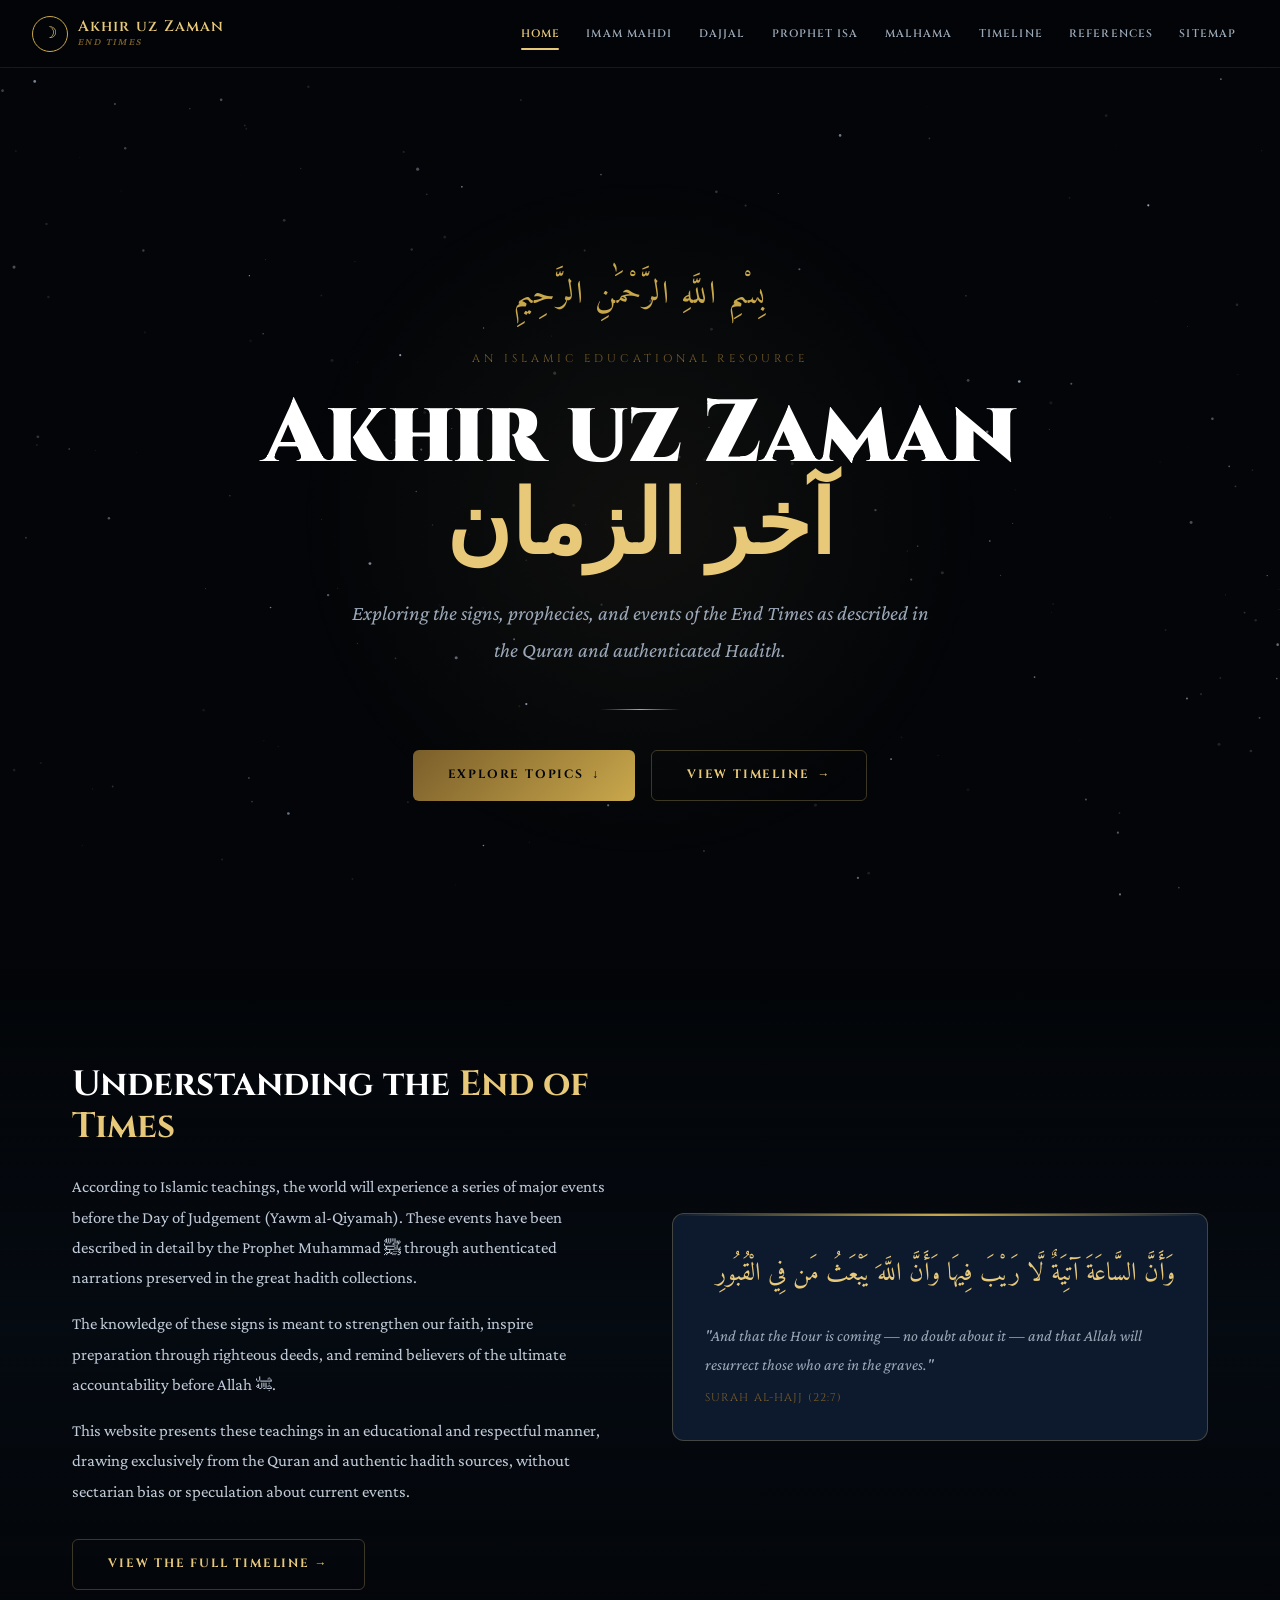
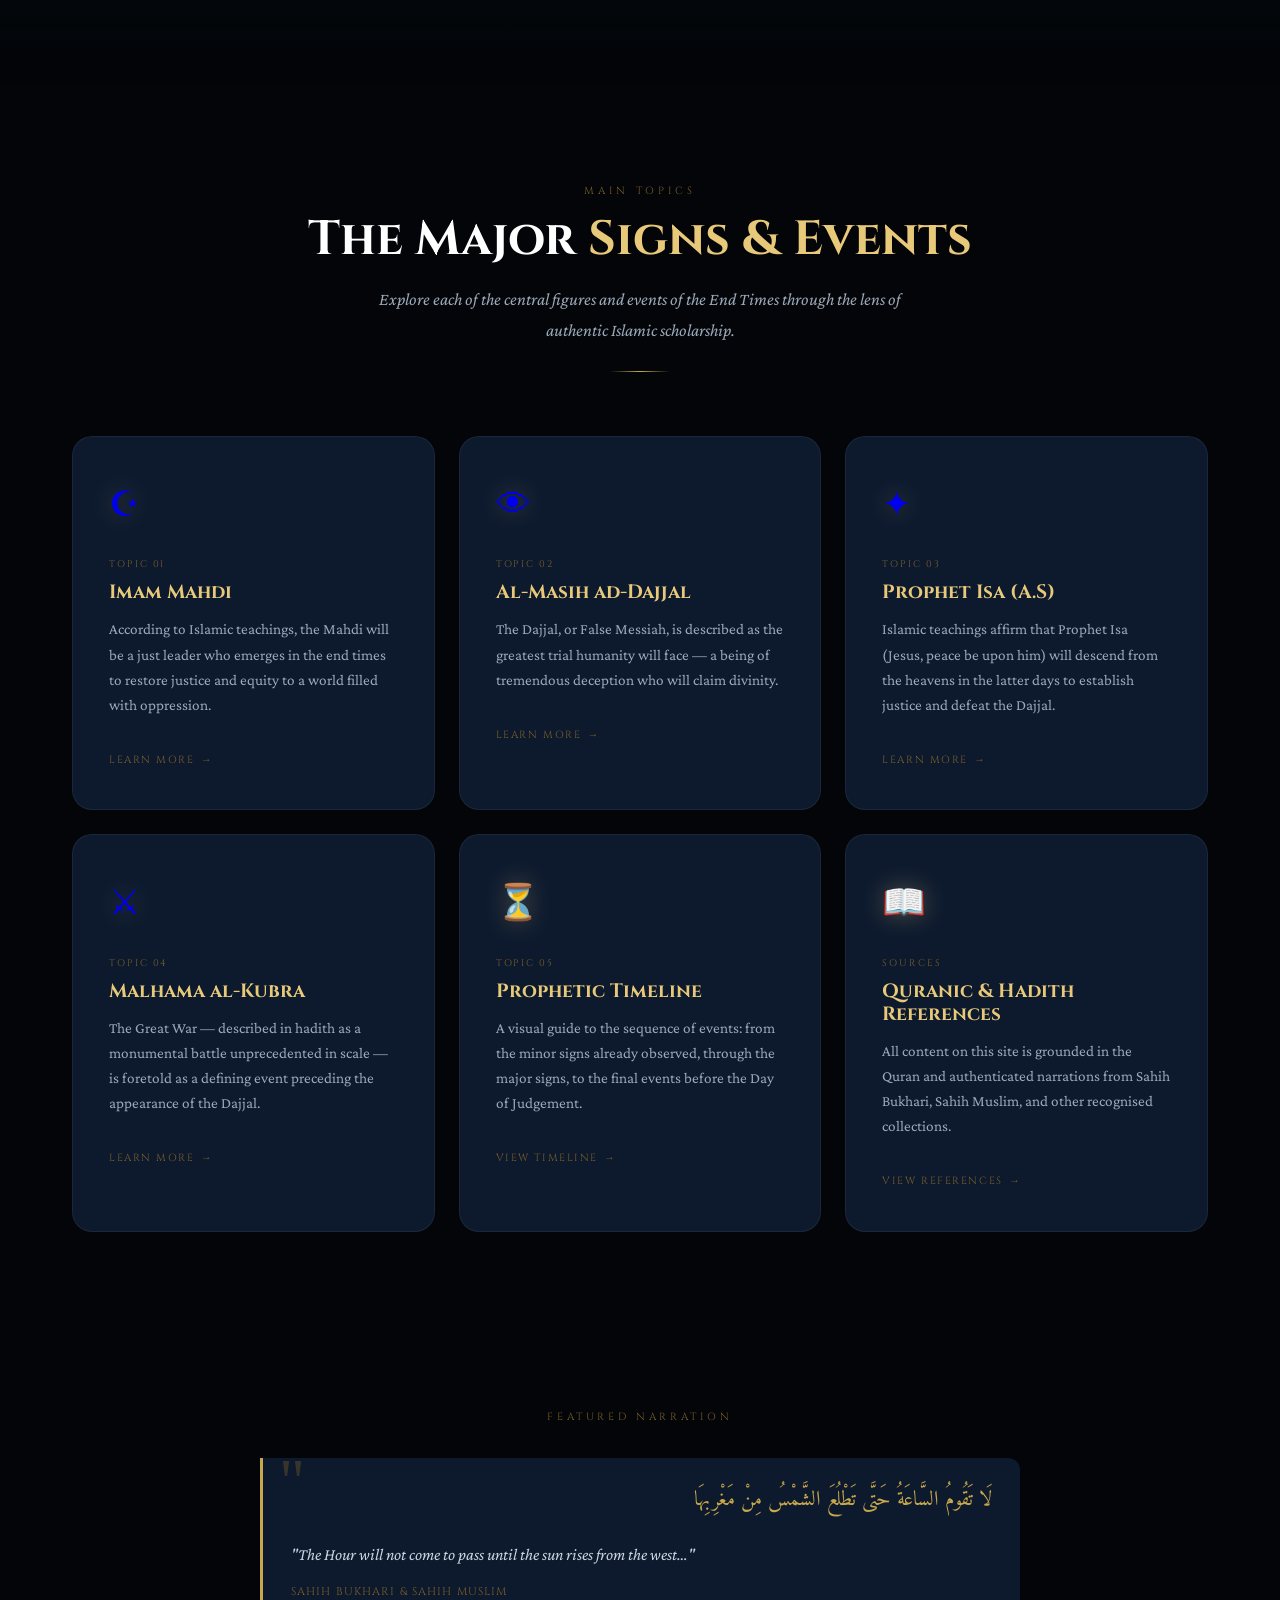
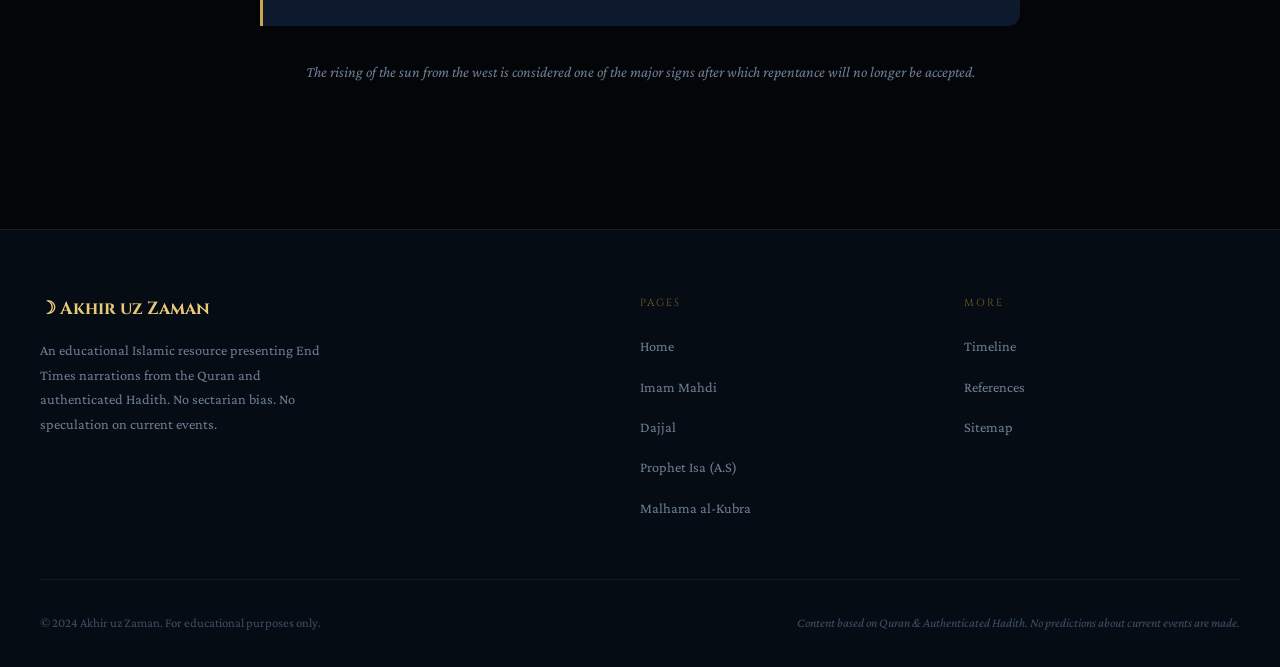
==== index.html @ 69ef862f "initial" ====
<!DOCTYPE html>
<html lang="en">
<head>
  <meta charset="UTF-8" />
  <meta name="viewport" content="width=device-width, initial-scale=1.0" />
  <meta name="description" content="Akhir uz Zaman — An Islamic educational resource about End Times: Imam Mahdi, Dajjal, Prophet Isa (A.S), and Malhama al-Kubra. Respectful, informative, and non-sectarian." />
  <title>Akhir uz Zaman — Islamic End Times</title>
  <link rel="stylesheet" href="style.css" />
  <link rel="preconnect" href="https://fonts.googleapis.com" />
  <link rel="preconnect" href="https://fonts.gstatic.com" crossorigin />
</head>
<body>

<!-- Star Background -->
<canvas id="star-canvas" aria-hidden="true"></canvas>

<!-- Navigation -->
<nav class="navbar" role="navigation" aria-label="Main navigation">
  <a href="index.html" class="nav-logo" aria-label="Akhir uz Zaman Home">
    <div class="nav-logo-icon" aria-hidden="true">☽</div>
    <div class="nav-logo-text">
      Akhir uz Zaman
      <span class="nav-logo-sub">End Times</span>
    </div>
  </a>
  <ul class="nav-links" role="list">
    <li><a href="index.html">Home</a></li>
    <li><a href="imam-mahdi.html">Imam Mahdi</a></li>
    <li><a href="dajjal.html">Dajjal</a></li>
    <li><a href="prophet-isa.html">Prophet Isa</a></li>
    <li><a href="malhama.html">Malhama</a></li>
    <li><a href="timeline.html">Timeline</a></li>
    <li><a href="references.html">References</a></li>
    <li><a href="sitemap.html">Sitemap</a></li>
  </ul>
  <button class="nav-toggle" aria-label="Toggle mobile menu" aria-expanded="false">
    <span></span><span></span><span></span>
  </button>
</nav>

<!-- Mobile Nav -->
<div class="nav-mobile" role="navigation" aria-label="Mobile navigation">
  <a href="index.html">Home</a>
  <a href="imam-mahdi.html">Imam Mahdi</a>
  <a href="dajjal.html">Dajjal</a>
  <a href="prophet-isa.html">Prophet Isa (A.S)</a>
  <a href="malhama.html">Malhama al-Kubra</a>
  <a href="timeline.html">Timeline</a>
  <a href="references.html">References</a>
  <a href="sitemap.html">Sitemap</a>
</div>

<!-- Page Content -->
<main class="page-wrapper">

  <!-- Hero -->
  <section class="hero" aria-labelledby="hero-title">
    <div class="hero-glow" aria-hidden="true"></div>
    <div class="hero-content">
      <p class="hero-bismillah" aria-label="Bismillah ir-Rahman ir-Rahim">بِسْمِ اللَّهِ الرَّحْمَٰنِ الرَّحِيمِ</p>
      <p class="hero-eyebrow">An Islamic Educational Resource</p>
      <h1 class="hero-title" id="hero-title">
        Akhir uz Zaman
        <span class="accent">آخر الزمان</span>
      </h1>
      <p class="hero-subtitle">
        Exploring the signs, prophecies, and events of the End Times as described in the Quran and authenticated Hadith.
      </p>
      <div class="hero-divider" aria-hidden="true"></div>
      <div class="hero-cta">
        <a href="#topics" class="btn-primary"><span>Explore Topics</span> <span aria-hidden="true">↓</span></a>
        <a href="timeline.html" class="btn-outline"><span>View Timeline</span> <span aria-hidden="true">→</span></a>
      </div>
    </div>
  </section>

  <!-- Introduction -->
  <section class="intro-section" id="intro" aria-labelledby="intro-heading">
    <div class="section-container">
      <div class="intro-grid">
        <div class="intro-text reveal">
          <h2 id="intro-heading">
            Understanding the <span class="gold">End of Times</span>
          </h2>
          <p>
            According to Islamic teachings, the world will experience a series of major events before the Day of Judgement (Yawm al-Qiyamah). These events have been described in detail by the Prophet Muhammad ﷺ through authenticated narrations preserved in the great hadith collections.
          </p>
          <p>
            The knowledge of these signs is meant to strengthen our faith, inspire preparation through righteous deeds, and remind believers of the ultimate accountability before Allah ﷻ.
          </p>
          <p>
            This website presents these teachings in an educational and respectful manner, drawing exclusively from the Quran and authentic hadith sources, without sectarian bias or speculation about current events.
          </p>
          <div class="mt-2">
            <a href="timeline.html" class="btn-outline">View the Full Timeline →</a>
          </div>
        </div>
        <div class="intro-verse reveal reveal-delay-2">
          <div class="verse-arabic" lang="ar" dir="rtl">
            وَأَنَّ السَّاعَةَ آتِيَةٌ لَّا رَيْبَ فِيهَا وَأَنَّ اللَّهَ يَبْعَثُ مَن فِي الْقُبُورِ
          </div>
          <p class="verse-translation">
            "And that the Hour is coming — no doubt about it — and that Allah will resurrect those who are in the graves."
          </p>
          <p class="verse-source">Surah Al-Hajj (22:7)</p>
        </div>
      </div>
    </div>
  </section>

  <!-- Topic Cards -->
  <section class="cards-section" id="topics" aria-labelledby="topics-heading">
    <div class="section-container">
      <div class="section-header">
        <span class="section-eyebrow">Main Topics</span>
        <h2 class="section-title" id="topics-heading">The Major <span class="gold">Signs & Events</span></h2>
        <p class="section-desc">Explore each of the central figures and events of the End Times through the lens of authentic Islamic scholarship.</p>
        <div class="section-rule" aria-hidden="true"></div>
      </div>

      <div class="cards-grid">

        <a href="imam-mahdi.html" class="topic-card reveal" aria-label="Learn about Imam Mahdi">
          <span class="card-icon" aria-hidden="true">☪</span>
          <p class="card-number">Topic 01</p>
          <h3 class="card-title">Imam Mahdi</h3>
          <p class="card-desc">
            According to Islamic teachings, the Mahdi will be a just leader who emerges in the end times to restore justice and equity to a world filled with oppression.
          </p>
          <span class="card-arrow">Learn More <span aria-hidden="true">→</span></span>
        </a>

        <a href="dajjal.html" class="topic-card reveal reveal-delay-1" aria-label="Learn about Dajjal">
          <span class="card-icon" aria-hidden="true">👁</span>
          <p class="card-number">Topic 02</p>
          <h3 class="card-title">Al-Masih ad-Dajjal</h3>
          <p class="card-desc">
            The Dajjal, or False Messiah, is described as the greatest trial humanity will face — a being of tremendous deception who will claim divinity.
          </p>
          <span class="card-arrow">Learn More <span aria-hidden="true">→</span></span>
        </a>

        <a href="prophet-isa.html" class="topic-card reveal reveal-delay-2" aria-label="Learn about Prophet Isa">
          <span class="card-icon" aria-hidden="true">✦</span>
          <p class="card-number">Topic 03</p>
          <h3 class="card-title">Prophet Isa (A.S)</h3>
          <p class="card-desc">
            Islamic teachings affirm that Prophet Isa (Jesus, peace be upon him) will descend from the heavens in the latter days to establish justice and defeat the Dajjal.
          </p>
          <span class="card-arrow">Learn More <span aria-hidden="true">→</span></span>
        </a>

        <a href="malhama.html" class="topic-card reveal reveal-delay-3" aria-label="Learn about Malhama al-Kubra">
          <span class="card-icon" aria-hidden="true">⚔</span>
          <p class="card-number">Topic 04</p>
          <h3 class="card-title">Malhama al-Kubra</h3>
          <p class="card-desc">
            The Great War — described in hadith as a monumental battle unprecedented in scale — is foretold as a defining event preceding the appearance of the Dajjal.
          </p>
          <span class="card-arrow">Learn More <span aria-hidden="true">→</span></span>
        </a>

        <a href="timeline.html" class="topic-card reveal" aria-label="View the End Times Timeline">
          <span class="card-icon" aria-hidden="true">⏳</span>
          <p class="card-number">Topic 05</p>
          <h3 class="card-title">Prophetic Timeline</h3>
          <p class="card-desc">
            A visual guide to the sequence of events: from the minor signs already observed, through the major signs, to the final events before the Day of Judgement.
          </p>
          <span class="card-arrow">View Timeline <span aria-hidden="true">→</span></span>
        </a>

        <a href="references.html" class="topic-card reveal reveal-delay-1" aria-label="View References and Sources">
          <span class="card-icon" aria-hidden="true">📖</span>
          <p class="card-number">Sources</p>
          <h3 class="card-title">Quranic & Hadith References</h3>
          <p class="card-desc">
            All content on this site is grounded in the Quran and authenticated narrations from Sahih Bukhari, Sahih Muslim, and other recognised collections.
          </p>
          <span class="card-arrow">View References <span aria-hidden="true">→</span></span>
        </a>

      </div>
    </div>
  </section>

  <!-- Hadith Highlight -->
  <section style="padding: 5rem 0;" aria-label="Featured Hadith">
    <div class="section-container">
      <div style="max-width: 760px; margin: 0 auto; text-align: center;" class="reveal">
        <span class="section-eyebrow">Featured Narration</span>
        <div class="hadith-block" style="text-align: left; margin-top: 2rem;">
          <div class="hadith-arabic" lang="ar" dir="rtl">
            لَا تَقُومُ السَّاعَةُ حَتَّى تَطْلُعَ الشَّمْسُ مِنْ مَغْرِبِهَا
          </div>
          <p class="hadith-text">
            "The Hour will not come to pass until the sun rises from the west…"
          </p>
          <p class="hadith-source">Sahih Bukhari & Sahih Muslim</p>
        </div>
        <p style="color: var(--text-muted); font-size: 0.95rem; margin-top: 1.5rem; font-style: italic;">
          The rising of the sun from the west is considered one of the major signs after which repentance will no longer be accepted.
        </p>
      </div>
    </div>
  </section>

</main>

<!-- Footer -->
<footer role="contentinfo">
  <div class="footer-inner">
    <div class="footer-top">
      <div>
        <p class="footer-brand-name">☽ Akhir uz Zaman</p>
        <p class="footer-brand-desc">
          An educational Islamic resource presenting End Times narrations from the Quran and authenticated Hadith. No sectarian bias. No speculation on current events.
        </p>
      </div>
      <div>
        <p class="footer-col-title">Pages</p>
        <ul class="footer-links">
          <li><a href="index.html">Home</a></li>
          <li><a href="imam-mahdi.html">Imam Mahdi</a></li>
          <li><a href="dajjal.html">Dajjal</a></li>
          <li><a href="prophet-isa.html">Prophet Isa (A.S)</a></li>
          <li><a href="malhama.html">Malhama al-Kubra</a></li>
        </ul>
      </div>
      <div>
        <p class="footer-col-title">More</p>
        <ul class="footer-links">
          <li><a href="timeline.html">Timeline</a></li>
          <li><a href="references.html">References</a></li>
          <li><a href="sitemap.html">Sitemap</a></li>
        </ul>
      </div>
    </div>
    <div class="footer-bottom">
      <p class="footer-copy">© 2024 Akhir uz Zaman. For educational purposes only.</p>
      <p class="footer-disclaimer">Content based on Quran & Authenticated Hadith. No predictions about current events are made.</p>
    </div>
  </div>
</footer>

<!-- Back to Top -->
<button id="back-to-top" aria-label="Back to top">↑</button>

<script src="script.js"></script>
</body>
</html>
---- style.css ----
/* ============================================================
   AKHIR UZ ZAMAN — Islamic End Times Website
   Design: Celestial Manuscript — Deep cosmic dark + gold ink
   ============================================================ */

@import url('https://fonts.googleapis.com/css2?family=Cinzel:wght@400;600;700;900&family=Crimson+Pro:ital,wght@0,300;0,400;0,600;1,300;1,400&family=Amiri:ital,wght@0,400;0,700;1,400&display=swap');

/* ─── CSS Variables ─── */
:root {
  --bg-void:        #030508;
  --bg-deep:        #060c14;
  --bg-surface:     #0a1422;
  --bg-card:        #0d1a2e;
  --bg-card-hover:  #111f38;

  --gold-bright:    #e8c97a;
  --gold-mid:       #c9a84c;
  --gold-dim:       #7a5e2a;
  --gold-glow:      rgba(232, 201, 122, 0.15);
  --gold-border:    rgba(232, 201, 122, 0.25);

  --silver:         #9ba8b8;
  --silver-light:   #c8d4e0;
  --text-body:      #c2ccd8;
  --text-muted:     #6e7f94;
  --text-faint:     #3d4f63;

  --accent-blue:    #2a6fa8;
  --accent-teal:    #1e8a7a;
  --danger:         #a83232;

  --font-display:   'Cinzel', serif;
  --font-body:      'Crimson Pro', serif;
  --font-arabic:    'Amiri', serif;

  --radius-sm:      6px;
  --radius-md:      12px;
  --radius-lg:      20px;

  --shadow-gold:    0 0 40px rgba(232, 201, 122, 0.12), 0 4px 20px rgba(0,0,0,0.5);
  --shadow-card:    0 8px 40px rgba(0,0,0,0.6);
  --transition:     all 0.35s cubic-bezier(0.4, 0, 0.2, 1);
}

/* ─── Reset & Base ─── */
*, *::before, *::after { box-sizing: border-box; margin: 0; padding: 0; }

html {
  scroll-behavior: smooth;
  font-size: 16px;
}

body {
  background-color: var(--bg-void);
  color: var(--text-body);
  font-family: var(--font-body);
  font-size: 1.125rem;
  line-height: 1.8;
  overflow-x: hidden;
  min-height: 100vh;
}

::selection {
  background: var(--gold-dim);
  color: var(--bg-void);
}

/* ─── Scrollbar ─── */
::-webkit-scrollbar { width: 6px; }
::-webkit-scrollbar-track { background: var(--bg-void); }
::-webkit-scrollbar-thumb { background: var(--gold-dim); border-radius: 3px; }

/* ─── Star Canvas Background ─── */
#star-canvas {
  position: fixed;
  top: 0; left: 0;
  width: 100%; height: 100%;
  z-index: 0;
  pointer-events: none;
}

/* ─── Navigation ─── */
.navbar {
  position: fixed;
  top: 0; left: 0; right: 0;
  z-index: 1000;
  padding: 0 2rem;
  height: 68px;
  display: flex;
  align-items: center;
  justify-content: space-between;
  background: rgba(3, 5, 8, 0.85);
  backdrop-filter: blur(16px);
  -webkit-backdrop-filter: blur(16px);
  border-bottom: 1px solid rgba(232, 201, 122, 0.1);
  transition: var(--transition);
}

.navbar.scrolled {
  background: rgba(3, 5, 8, 0.96);
  border-bottom-color: var(--gold-border);
}

.nav-logo {
  display: flex;
  align-items: center;
  gap: 0.6rem;
  text-decoration: none;
}

.nav-logo-icon {
  width: 36px;
  height: 36px;
  border: 1.5px solid var(--gold-mid);
  border-radius: 50%;
  display: flex;
  align-items: center;
  justify-content: center;
  font-size: 1rem;
  color: var(--gold-bright);
}

.nav-logo-text {
  font-family: var(--font-display);
  font-size: 0.95rem;
  font-weight: 600;
  color: var(--gold-bright);
  letter-spacing: 0.08em;
  line-height: 1.2;
}

.nav-logo-sub {
  font-family: var(--font-body);
  font-size: 0.65rem;
  color: var(--gold-dim);
  letter-spacing: 0.15em;
  text-transform: uppercase;
  display: block;
  font-style: italic;
}

.nav-links {
  display: flex;
  align-items: center;
  gap: 0.15rem;
  list-style: none;
}

.nav-links a {
  display: block;
  padding: 0.4rem 0.75rem;
  font-family: var(--font-display);
  font-size: 0.68rem;
  font-weight: 600;
  letter-spacing: 0.1em;
  text-transform: uppercase;
  color: var(--silver);
  text-decoration: none;
  border-radius: var(--radius-sm);
  transition: var(--transition);
  position: relative;
}

.nav-links a::after {
  content: '';
  position: absolute;
  bottom: 0; left: 50%;
  transform: translateX(-50%);
  width: 0; height: 1.5px;
  background: var(--gold-bright);
  transition: width 0.3s ease;
  border-radius: 2px;
}

.nav-links a:hover,
.nav-links a.active {
  color: var(--gold-bright);
}

.nav-links a:hover::after,
.nav-links a.active::after {
  width: 60%;
}

/* Hamburger */
.nav-toggle {
  display: none;
  flex-direction: column;
  gap: 5px;
  cursor: pointer;
  background: none;
  border: none;
  padding: 4px;
}

.nav-toggle span {
  width: 24px;
  height: 2px;
  background: var(--gold-mid);
  border-radius: 2px;
  transition: var(--transition);
  display: block;
}

.nav-toggle.open span:nth-child(1) { transform: translateY(7px) rotate(45deg); }
.nav-toggle.open span:nth-child(2) { opacity: 0; }
.nav-toggle.open span:nth-child(3) { transform: translateY(-7px) rotate(-45deg); }

/* Mobile nav */
.nav-mobile {
  display: none;
  position: fixed;
  top: 68px; left: 0; right: 0;
  background: rgba(3, 5, 8, 0.97);
  backdrop-filter: blur(20px);
  border-bottom: 1px solid var(--gold-border);
  padding: 1rem 0;
  z-index: 999;
  transform: translateY(-10px);
  opacity: 0;
  transition: var(--transition);
}

.nav-mobile.open {
  display: block;
  transform: translateY(0);
  opacity: 1;
}

.nav-mobile a {
  display: block;
  padding: 0.75rem 2rem;
  font-family: var(--font-display);
  font-size: 0.8rem;
  letter-spacing: 0.1em;
  text-transform: uppercase;
  color: var(--silver);
  text-decoration: none;
  border-bottom: 1px solid rgba(255,255,255,0.04);
  transition: var(--transition);
}

.nav-mobile a:hover { color: var(--gold-bright); padding-left: 2.5rem; }

/* ─── Shared Page Structure ─── */
.page-wrapper {
  position: relative;
  z-index: 1;
  padding-top: 68px;
}

/* ─── Hero Section (Home) ─── */
.hero {
  min-height: 100vh;
  display: flex;
  align-items: center;
  justify-content: center;
  text-align: center;
  position: relative;
  overflow: hidden;
  padding: 6rem 2rem 4rem;
}

.hero-glow {
  position: absolute;
  top: 50%;
  left: 50%;
  transform: translate(-50%, -50%);
  width: 700px;
  height: 700px;
  background: radial-gradient(ellipse, rgba(232, 201, 122, 0.06) 0%, transparent 70%);
  pointer-events: none;
  border-radius: 50%;
}

.hero-content {
  position: relative;
  z-index: 1;
  max-width: 860px;
}

.hero-bismillah {
  font-family: var(--font-arabic);
  font-size: 2rem;
  color: var(--gold-mid);
  letter-spacing: 0.05em;
  margin-bottom: 1.5rem;
  opacity: 0.9;
  animation: fadeInDown 1s ease both;
}

.hero-eyebrow {
  font-family: var(--font-display);
  font-size: 0.7rem;
  letter-spacing: 0.35em;
  text-transform: uppercase;
  color: var(--gold-dim);
  margin-bottom: 1.25rem;
  animation: fadeInUp 1s ease 0.2s both;
}

.hero-title {
  font-family: var(--font-display);
  font-size: clamp(2.8rem, 7vw, 5.5rem);
  font-weight: 900;
  line-height: 1.05;
  color: #fff;
  margin-bottom: 0.5rem;
  animation: fadeInUp 1s ease 0.3s both;
}

.hero-title .accent {
  color: var(--gold-bright);
  display: block;
}

.hero-subtitle {
  font-family: var(--font-body);
  font-size: clamp(1rem, 2.5vw, 1.3rem);
  color: var(--silver);
  max-width: 580px;
  margin: 1.25rem auto 2.5rem;
  font-style: italic;
  animation: fadeInUp 1s ease 0.4s both;
}

.hero-divider {
  width: 80px;
  height: 1px;
  background: linear-gradient(to right, transparent, var(--gold-mid), transparent);
  margin: 0 auto 2.5rem;
  animation: scaleIn 1s ease 0.5s both;
}

.btn-primary {
  display: inline-flex;
  align-items: center;
  gap: 0.5rem;
  padding: 0.85rem 2.2rem;
  background: linear-gradient(135deg, var(--gold-dim), var(--gold-mid));
  color: var(--bg-void);
  font-family: var(--font-display);
  font-size: 0.75rem;
  font-weight: 700;
  letter-spacing: 0.15em;
  text-transform: uppercase;
  text-decoration: none;
  border-radius: var(--radius-sm);
  border: none;
  cursor: pointer;
  transition: var(--transition);
  animation: fadeInUp 1s ease 0.6s both;
  position: relative;
  overflow: hidden;
}

.btn-primary::before {
  content: '';
  position: absolute;
  inset: 0;
  background: linear-gradient(135deg, var(--gold-mid), var(--gold-bright));
  opacity: 0;
  transition: opacity 0.3s;
}

.btn-primary:hover::before { opacity: 1; }
.btn-primary:hover { transform: translateY(-2px); box-shadow: 0 8px 30px rgba(232, 201, 122, 0.3); }
.btn-primary span { position: relative; z-index: 1; }

.btn-outline {
  display: inline-flex;
  align-items: center;
  gap: 0.5rem;
  padding: 0.85rem 2.2rem;
  background: transparent;
  color: var(--gold-bright);
  font-family: var(--font-display);
  font-size: 0.75rem;
  font-weight: 700;
  letter-spacing: 0.15em;
  text-transform: uppercase;
  text-decoration: none;
  border-radius: var(--radius-sm);
  border: 1px solid var(--gold-border);
  cursor: pointer;
  transition: var(--transition);
}

.btn-outline:hover {
  background: var(--gold-glow);
  border-color: var(--gold-mid);
  transform: translateY(-2px);
}

.hero-cta {
  display: flex;
  gap: 1rem;
  justify-content: center;
  flex-wrap: wrap;
  animation: fadeInUp 1s ease 0.65s both;
}

/* ─── Section Styles ─── */
section {
  position: relative;
  z-index: 1;
}

.section-container {
  max-width: 1200px;
  margin: 0 auto;
  padding: 0 2rem;
}

.section-header {
  text-align: center;
  margin-bottom: 4rem;
}

.section-eyebrow {
  font-family: var(--font-display);
  font-size: 0.65rem;
  letter-spacing: 0.35em;
  text-transform: uppercase;
  color: var(--gold-dim);
  margin-bottom: 0.75rem;
  display: block;
}

.section-title {
  font-family: var(--font-display);
  font-size: clamp(1.8rem, 4vw, 3rem);
  font-weight: 700;
  color: #fff;
  line-height: 1.15;
  margin-bottom: 1rem;
}

.section-title .gold { color: var(--gold-bright); }

.section-desc {
  font-size: 1.1rem;
  color: var(--silver);
  max-width: 580px;
  margin: 0 auto;
  font-style: italic;
}

.section-rule {
  width: 60px;
  height: 1px;
  background: linear-gradient(to right, transparent, var(--gold-mid), transparent);
  margin: 1.5rem auto 0;
}

/* ─── Intro Section ─── */
.intro-section {
  padding: 6rem 0;
  background: linear-gradient(to bottom, transparent, rgba(6, 12, 20, 0.8), transparent);
}

.intro-grid {
  display: grid;
  grid-template-columns: 1fr 1fr;
  gap: 4rem;
  align-items: center;
}

.intro-text h2 {
  font-family: var(--font-display);
  font-size: clamp(1.6rem, 3vw, 2.2rem);
  font-weight: 700;
  color: #fff;
  line-height: 1.2;
  margin-bottom: 1.5rem;
}

.intro-text h2 .gold { color: var(--gold-bright); }

.intro-text p {
  color: var(--text-body);
  margin-bottom: 1rem;
  font-size: 1.05rem;
}

.intro-text p:last-child { margin-bottom: 0; }

.intro-verse {
  background: var(--bg-card);
  border: 1px solid var(--gold-border);
  border-radius: var(--radius-md);
  padding: 2rem;
  position: relative;
  overflow: hidden;
}

.intro-verse::before {
  content: '';
  position: absolute;
  top: 0; left: 0; right: 0;
  height: 2px;
  background: linear-gradient(to right, transparent, var(--gold-mid), transparent);
}

.verse-arabic {
  font-family: var(--font-arabic);
  font-size: 1.6rem;
  color: var(--gold-bright);
  text-align: right;
  direction: rtl;
  line-height: 2.2;
  margin-bottom: 1.25rem;
}

.verse-translation {
  font-style: italic;
  color: var(--silver);
  font-size: 1rem;
  margin-bottom: 0.5rem;
}

.verse-source {
  font-family: var(--font-display);
  font-size: 0.7rem;
  letter-spacing: 0.1em;
  text-transform: uppercase;
  color: var(--gold-dim);
}

/* ─── Topic Cards ─── */
.cards-section {
  padding: 6rem 0;
}

.cards-grid {
  display: grid;
  grid-template-columns: repeat(auto-fit, minmax(280px, 1fr));
  gap: 1.5rem;
}

.topic-card {
  background: var(--bg-card);
  border: 1px solid rgba(255,255,255,0.06);
  border-radius: var(--radius-lg);
  padding: 2.25rem;
  text-decoration: none;
  position: relative;
  overflow: hidden;
  transition: var(--transition);
  display: block;
  group: true;
}

.topic-card::before {
  content: '';
  position: absolute;
  inset: 0;
  background: linear-gradient(135deg, var(--gold-glow), transparent);
  opacity: 0;
  transition: opacity 0.4s;
  border-radius: inherit;
}

.topic-card::after {
  content: '';
  position: absolute;
  top: 0; left: 0; right: 0;
  height: 1.5px;
  background: linear-gradient(to right, transparent, var(--gold-mid), transparent);
  transform: scaleX(0);
  transition: transform 0.4s ease;
}

.topic-card:hover {
  border-color: var(--gold-border);
  transform: translateY(-6px);
  box-shadow: var(--shadow-gold);
}

.topic-card:hover::before { opacity: 1; }
.topic-card:hover::after { transform: scaleX(1); }

.card-icon {
  font-size: 2.2rem;
  margin-bottom: 1.25rem;
  display: block;
  filter: drop-shadow(0 0 12px rgba(232, 201, 122, 0.3));
  transition: transform 0.4s ease;
}

.topic-card:hover .card-icon { transform: scale(1.1); }

.card-number {
  font-family: var(--font-display);
  font-size: 0.6rem;
  letter-spacing: 0.2em;
  color: var(--gold-dim);
  text-transform: uppercase;
  margin-bottom: 0.5rem;
}

.card-title {
  font-family: var(--font-display);
  font-size: 1.2rem;
  font-weight: 700;
  color: var(--gold-bright);
  margin-bottom: 0.75rem;
  line-height: 1.2;
}

.card-desc {
  font-size: 0.95rem;
  color: var(--silver);
  line-height: 1.65;
  margin-bottom: 1.5rem;
}

.card-arrow {
  display: inline-flex;
  align-items: center;
  gap: 0.4rem;
  font-family: var(--font-display);
  font-size: 0.65rem;
  letter-spacing: 0.15em;
  text-transform: uppercase;
  color: var(--gold-dim);
  transition: var(--transition);
}

.topic-card:hover .card-arrow {
  color: var(--gold-bright);
  gap: 0.7rem;
}

/* ─── Page Hero Banner ─── */
.page-hero {
  min-height: 42vh;
  display: flex;
  align-items: center;
  justify-content: center;
  text-align: center;
  padding: 6rem 2rem 3rem;
  position: relative;
  overflow: hidden;
  background: linear-gradient(to bottom, rgba(232, 201, 122, 0.03), transparent);
}

.page-hero::after {
  content: '';
  position: absolute;
  bottom: 0; left: 0; right: 0;
  height: 1px;
  background: linear-gradient(to right, transparent, var(--gold-border), transparent);
}

.page-hero-glow {
  position: absolute;
  top: 30%;
  left: 50%;
  transform: translate(-50%, -50%);
  width: 500px;
  height: 300px;
  background: radial-gradient(ellipse, rgba(232, 201, 122, 0.06) 0%, transparent 70%);
  pointer-events: none;
}

.page-tag {
  display: inline-block;
  font-family: var(--font-display);
  font-size: 0.6rem;
  letter-spacing: 0.3em;
  text-transform: uppercase;
  color: var(--gold-dim);
  border: 1px solid var(--gold-border);
  border-radius: 20px;
  padding: 0.3rem 1rem;
  margin-bottom: 1.25rem;
}

.page-title {
  font-family: var(--font-display);
  font-size: clamp(2.2rem, 6vw, 4.5rem);
  font-weight: 900;
  color: #fff;
  line-height: 1.05;
  margin-bottom: 1rem;
}

.page-title .gold { color: var(--gold-bright); }

.page-subtitle {
  font-size: 1.1rem;
  color: var(--silver);
  max-width: 560px;
  margin: 0 auto;
  font-style: italic;
}

/* ─── Content Sections ─── */
.content-section {
  padding: 5rem 0;
  max-width: 900px;
  margin: 0 auto;
  padding-left: 2rem;
  padding-right: 2rem;
}

.content-section h2 {
  font-family: var(--font-display);
  font-size: clamp(1.4rem, 3vw, 2rem);
  font-weight: 700;
  color: var(--gold-bright);
  margin-bottom: 1.25rem;
  padding-bottom: 0.75rem;
  border-bottom: 1px solid var(--gold-border);
}

.content-section h3 {
  font-family: var(--font-display);
  font-size: 1.15rem;
  font-weight: 600;
  color: var(--silver-light);
  margin: 2rem 0 0.75rem;
}

.content-section p {
  margin-bottom: 1.25rem;
  color: var(--text-body);
  font-size: 1.05rem;
}

.content-section ul, .content-section ol {
  padding-left: 1.5rem;
  margin-bottom: 1.25rem;
}

.content-section li {
  margin-bottom: 0.5rem;
  color: var(--text-body);
  font-size: 1.05rem;
}

.content-section li::marker { color: var(--gold-mid); }

/* Hadith Block */
.hadith-block {
  background: var(--bg-card);
  border-left: 3px solid var(--gold-mid);
  border-radius: 0 var(--radius-md) var(--radius-md) 0;
  padding: 1.5rem 1.75rem;
  margin: 2rem 0;
  position: relative;
}

.hadith-block::before {
  content: '"';
  position: absolute;
  top: -0.5rem; left: 1rem;
  font-size: 4rem;
  color: var(--gold-dim);
  font-family: serif;
  line-height: 1;
  opacity: 0.4;
}

.hadith-text {
  font-style: italic;
  color: var(--silver-light);
  font-size: 1.05rem;
  margin-bottom: 0.75rem;
  padding-top: 0.5rem;
}

.hadith-arabic {
  font-family: var(--font-arabic);
  font-size: 1.3rem;
  color: var(--gold-mid);
  text-align: right;
  direction: rtl;
  margin-bottom: 0.75rem;
}

.hadith-source {
  font-family: var(--font-display);
  font-size: 0.7rem;
  letter-spacing: 0.1em;
  color: var(--gold-dim);
  text-transform: uppercase;
}

/* Info Box */
.info-box {
  background: rgba(42, 111, 168, 0.08);
  border: 1px solid rgba(42, 111, 168, 0.25);
  border-radius: var(--radius-md);
  padding: 1.25rem 1.5rem;
  margin: 1.5rem 0;
  display: flex;
  gap: 1rem;
  align-items: flex-start;
}

.info-box-icon { font-size: 1.2rem; flex-shrink: 0; margin-top: 0.1rem; }
.info-box-text { font-size: 0.95rem; color: var(--silver); }

/* Signs Grid */
.signs-grid {
  display: grid;
  grid-template-columns: 1fr 1fr;
  gap: 1rem;
  margin: 2rem 0;
}

.sign-item {
  background: var(--bg-card);
  border: 1px solid rgba(255,255,255,0.06);
  border-radius: var(--radius-md);
  padding: 1.25rem;
  display: flex;
  gap: 0.75rem;
  align-items: flex-start;
  transition: var(--transition);
}

.sign-item:hover {
  border-color: var(--gold-border);
  background: var(--bg-card-hover);
}

.sign-num {
  font-family: var(--font-display);
  font-size: 0.65rem;
  font-weight: 700;
  color: var(--gold-mid);
  background: rgba(232, 201, 122, 0.08);
  border-radius: 50%;
  width: 28px;
  height: 28px;
  display: flex;
  align-items: center;
  justify-content: center;
  flex-shrink: 0;
}

.sign-text { font-size: 0.95rem; color: var(--text-body); line-height: 1.55; }

/* ─── Timeline Page ─── */
.timeline-section {
  padding: 5rem 0;
  max-width: 900px;
  margin: 0 auto;
  padding-left: 2rem;
  padding-right: 2rem;
}

.timeline-intro {
  text-align: center;
  margin-bottom: 4rem;
}

.timeline {
  position: relative;
  padding: 2rem 0;
}

.timeline::before {
  content: '';
  position: absolute;
  left: 50%;
  top: 0; bottom: 0;
  width: 1px;
  background: linear-gradient(to bottom, transparent, var(--gold-dim), var(--gold-mid), var(--gold-dim), transparent);
  transform: translateX(-50%);
}

.timeline-item {
  display: flex;
  align-items: flex-start;
  margin-bottom: 3rem;
  position: relative;
}

.timeline-item:nth-child(odd) {
  flex-direction: row;
}

.timeline-item:nth-child(even) {
  flex-direction: row-reverse;
}

.timeline-card {
  width: calc(50% - 3rem);
  background: var(--bg-card);
  border: 1px solid var(--gold-border);
  border-radius: var(--radius-md);
  padding: 1.5rem;
  position: relative;
  transition: var(--transition);
}

.timeline-card:hover {
  background: var(--bg-card-hover);
  box-shadow: var(--shadow-gold);
}

.timeline-item:nth-child(odd) .timeline-card { margin-right: auto; }
.timeline-item:nth-child(even) .timeline-card { margin-left: auto; }

.timeline-dot {
  position: absolute;
  left: 50%;
  transform: translateX(-50%);
  width: 14px;
  height: 14px;
  background: var(--gold-mid);
  border: 3px solid var(--bg-void);
  border-radius: 50%;
  box-shadow: 0 0 12px rgba(232, 201, 122, 0.5);
  margin-top: 1.5rem;
  flex-shrink: 0;
}

.timeline-phase {
  font-family: var(--font-display);
  font-size: 0.6rem;
  letter-spacing: 0.2em;
  text-transform: uppercase;
  color: var(--gold-dim);
  margin-bottom: 0.3rem;
}

.timeline-title {
  font-family: var(--font-display);
  font-size: 1rem;
  font-weight: 700;
  color: var(--gold-bright);
  margin-bottom: 0.6rem;
}

.timeline-desc {
  font-size: 0.92rem;
  color: var(--silver);
  line-height: 1.6;
}

.timeline-badge {
  display: inline-block;
  font-family: var(--font-display);
  font-size: 0.55rem;
  letter-spacing: 0.15em;
  text-transform: uppercase;
  padding: 0.2rem 0.6rem;
  border-radius: 20px;
  margin-bottom: 0.6rem;
}

.badge-minor { background: rgba(30, 138, 122, 0.15); color: #4ecdc4; border: 1px solid rgba(78, 205, 196, 0.2); }
.badge-major { background: rgba(168, 50, 50, 0.15); color: #e88080; border: 1px solid rgba(232, 128, 128, 0.2); }
.badge-event { background: rgba(232, 201, 122, 0.1); color: var(--gold-bright); border: 1px solid var(--gold-border); }

/* ─── References Page ─── */
.refs-section {
  padding: 5rem 0;
  max-width: 900px;
  margin: 0 auto;
  padding-left: 2rem;
  padding-right: 2rem;
}

.ref-category {
  margin-bottom: 3rem;
}

.ref-category-title {
  font-family: var(--font-display);
  font-size: 1.1rem;
  font-weight: 700;
  color: var(--gold-bright);
  border-bottom: 1px solid var(--gold-border);
  padding-bottom: 0.75rem;
  margin-bottom: 1.5rem;
  display: flex;
  align-items: center;
  gap: 0.75rem;
}

.ref-item {
  background: var(--bg-card);
  border: 1px solid rgba(255,255,255,0.05);
  border-radius: var(--radius-md);
  padding: 1.25rem 1.5rem;
  margin-bottom: 0.75rem;
  transition: var(--transition);
}

.ref-item:hover { border-color: var(--gold-border); }

.ref-title {
  font-family: var(--font-display);
  font-size: 0.9rem;
  font-weight: 600;
  color: var(--silver-light);
  margin-bottom: 0.3rem;
}

.ref-detail {
  font-size: 0.9rem;
  color: var(--text-muted);
}

/* ─── Sitemap Page ─── */
.sitemap-section {
  padding: 5rem 0;
  max-width: 900px;
  margin: 0 auto;
  padding-left: 2rem;
  padding-right: 2rem;
}

.sitemap-grid {
  display: grid;
  grid-template-columns: repeat(auto-fit, minmax(260px, 1fr));
  gap: 1.5rem;
}

.sitemap-group {
  background: var(--bg-card);
  border: 1px solid var(--gold-border);
  border-radius: var(--radius-md);
  padding: 1.5rem;
}

.sitemap-group-title {
  font-family: var(--font-display);
  font-size: 0.75rem;
  letter-spacing: 0.2em;
  text-transform: uppercase;
  color: var(--gold-dim);
  margin-bottom: 1rem;
  padding-bottom: 0.5rem;
  border-bottom: 1px solid rgba(255,255,255,0.06);
}

.sitemap-link {
  display: flex;
  align-items: center;
  gap: 0.6rem;
  padding: 0.6rem 0;
  text-decoration: none;
  color: var(--silver);
  font-size: 0.95rem;
  border-bottom: 1px solid rgba(255,255,255,0.04);
  transition: var(--transition);
}

.sitemap-link:last-child { border-bottom: none; }
.sitemap-link:hover { color: var(--gold-bright); padding-left: 0.4rem; }
.sitemap-link-icon { font-size: 0.8rem; color: var(--gold-dim); }

/* ─── Footer ─── */
footer {
  position: relative;
  z-index: 1;
  background: var(--bg-deep);
  border-top: 1px solid rgba(232, 201, 122, 0.1);
  padding: 4rem 2rem 2rem;
  margin-top: 4rem;
}

.footer-inner {
  max-width: 1200px;
  margin: 0 auto;
}

.footer-top {
  display: grid;
  grid-template-columns: 2fr 1fr 1fr;
  gap: 3rem;
  padding-bottom: 3rem;
  border-bottom: 1px solid rgba(255,255,255,0.06);
  margin-bottom: 2rem;
}

.footer-brand-name {
  font-family: var(--font-display);
  font-size: 1.1rem;
  font-weight: 700;
  color: var(--gold-bright);
  margin-bottom: 0.75rem;
}

.footer-brand-desc {
  font-size: 0.9rem;
  color: var(--text-muted);
  line-height: 1.7;
  max-width: 280px;
}

.footer-col-title {
  font-family: var(--font-display);
  font-size: 0.65rem;
  letter-spacing: 0.2em;
  text-transform: uppercase;
  color: var(--gold-dim);
  margin-bottom: 1rem;
}

.footer-links { list-style: none; }
.footer-links li { margin-bottom: 0.5rem; }
.footer-links a {
  color: var(--text-muted);
  text-decoration: none;
  font-size: 0.9rem;
  transition: var(--transition);
}
.footer-links a:hover { color: var(--gold-bright); }

.footer-bottom {
  display: flex;
  align-items: center;
  justify-content: space-between;
  gap: 1rem;
  flex-wrap: wrap;
}

.footer-copy {
  font-size: 0.8rem;
  color: var(--text-faint);
}

.footer-disclaimer {
  font-size: 0.8rem;
  color: var(--text-faint);
  font-style: italic;
  text-align: right;
}

/* ─── Back to Top ─── */
#back-to-top {
  position: fixed;
  bottom: 2rem;
  right: 2rem;
  z-index: 500;
  width: 44px;
  height: 44px;
  background: linear-gradient(135deg, var(--gold-dim), var(--gold-mid));
  border: none;
  border-radius: 50%;
  cursor: pointer;
  display: flex;
  align-items: center;
  justify-content: center;
  font-size: 1rem;
  color: var(--bg-void);
  transition: var(--transition);
  opacity: 0;
  transform: translateY(20px);
  pointer-events: none;
  box-shadow: 0 4px 20px rgba(232, 201, 122, 0.3);
}

#back-to-top.visible {
  opacity: 1;
  transform: translateY(0);
  pointer-events: auto;
}

#back-to-top:hover {
  transform: translateY(-4px);
  box-shadow: 0 8px 30px rgba(232, 201, 122, 0.4);
}

/* ─── Scroll Reveal ─── */
.reveal {
  opacity: 0;
  transform: translateY(30px);
  transition: opacity 0.7s ease, transform 0.7s ease;
}

.reveal.visible {
  opacity: 1;
  transform: translateY(0);
}

.reveal-delay-1 { transition-delay: 0.1s; }
.reveal-delay-2 { transition-delay: 0.2s; }
.reveal-delay-3 { transition-delay: 0.3s; }
.reveal-delay-4 { transition-delay: 0.4s; }

/* ─── Animations ─── */
@keyframes fadeInDown {
  from { opacity: 0; transform: translateY(-20px); }
  to   { opacity: 1; transform: translateY(0); }
}

@keyframes fadeInUp {
  from { opacity: 0; transform: translateY(20px); }
  to   { opacity: 1; transform: translateY(0); }
}

@keyframes scaleIn {
  from { opacity: 0; transform: scaleX(0); }
  to   { opacity: 1; transform: scaleX(1); }
}

@keyframes pulse-gold {
  0%, 100% { box-shadow: 0 0 10px rgba(232, 201, 122, 0.3); }
  50%       { box-shadow: 0 0 25px rgba(232, 201, 122, 0.6); }
}

/* ─── Responsive ─── */
@media (max-width: 1024px) {
  .intro-grid { grid-template-columns: 1fr; gap: 2.5rem; }
  .footer-top { grid-template-columns: 1fr 1fr; }
  .footer-top > *:first-child { grid-column: 1 / -1; }
  .footer-brand-desc { max-width: none; }

  .timeline::before { left: 20px; }
  .timeline-item,
  .timeline-item:nth-child(even) { flex-direction: column; padding-left: 50px; }
  .timeline-card, .timeline-item:nth-child(odd) .timeline-card,
  .timeline-item:nth-child(even) .timeline-card { width: 100%; margin: 0; }
  .timeline-dot { left: 20px; }
}

@media (max-width: 768px) {
  .nav-links { display: none; }
  .nav-toggle { display: flex; }

  .hero { padding: 5rem 1.5rem 3rem; }
  .hero-cta { flex-direction: column; align-items: center; }

  .signs-grid { grid-template-columns: 1fr; }

  .footer-top { grid-template-columns: 1fr; gap: 2rem; }
  .footer-bottom { flex-direction: column; text-align: center; }
  .footer-disclaimer { text-align: center; }

  .section-container { padding: 0 1.25rem; }
  .content-section { padding: 3rem 1.25rem; }
  .timeline-section, .refs-section, .sitemap-section { padding: 3rem 1.25rem; }
}

@media (max-width: 480px) {
  .cards-grid { grid-template-columns: 1fr; }
  .sitemap-grid { grid-template-columns: 1fr; }
}

/* ─── Utility ─── */
.text-gold { color: var(--gold-bright); }
.text-center { text-align: center; }
.mt-1 { margin-top: 1rem; }
.mt-2 { margin-top: 2rem; }
.mb-2 { margin-bottom: 2rem; }
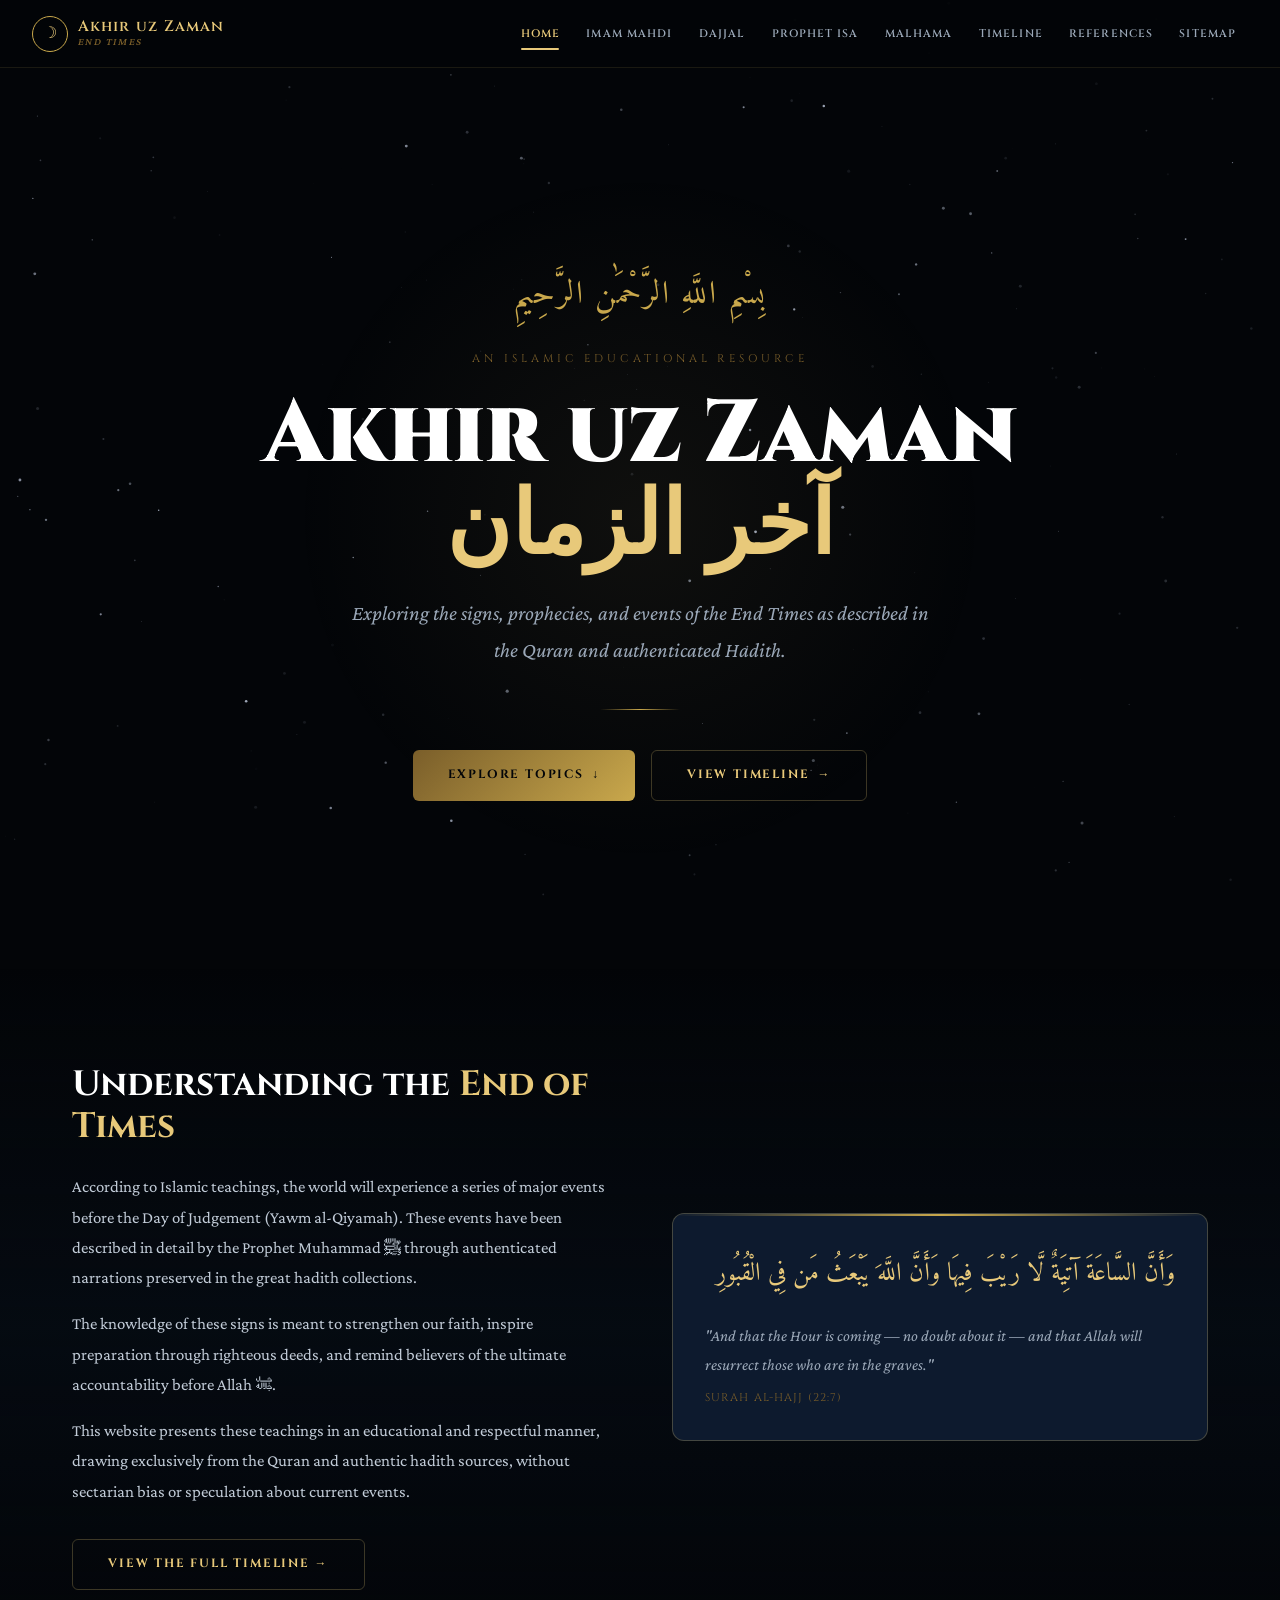
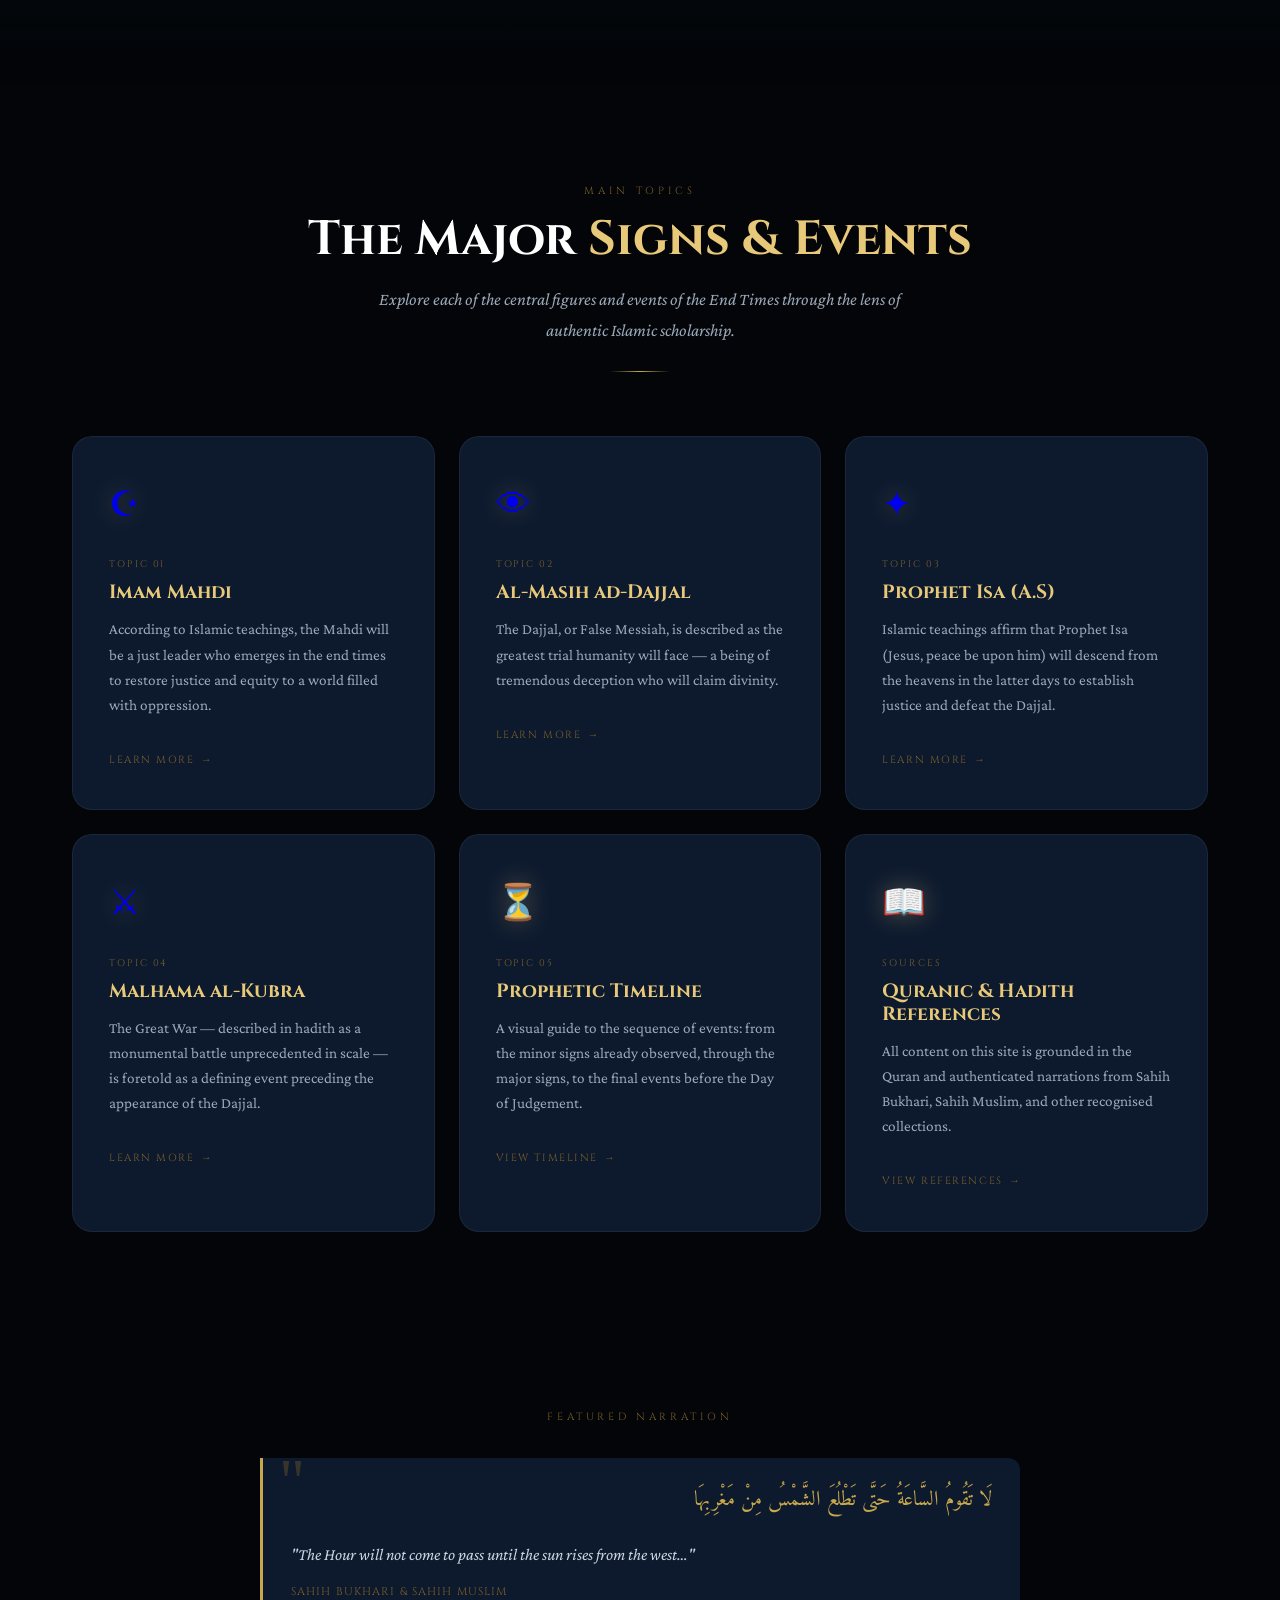
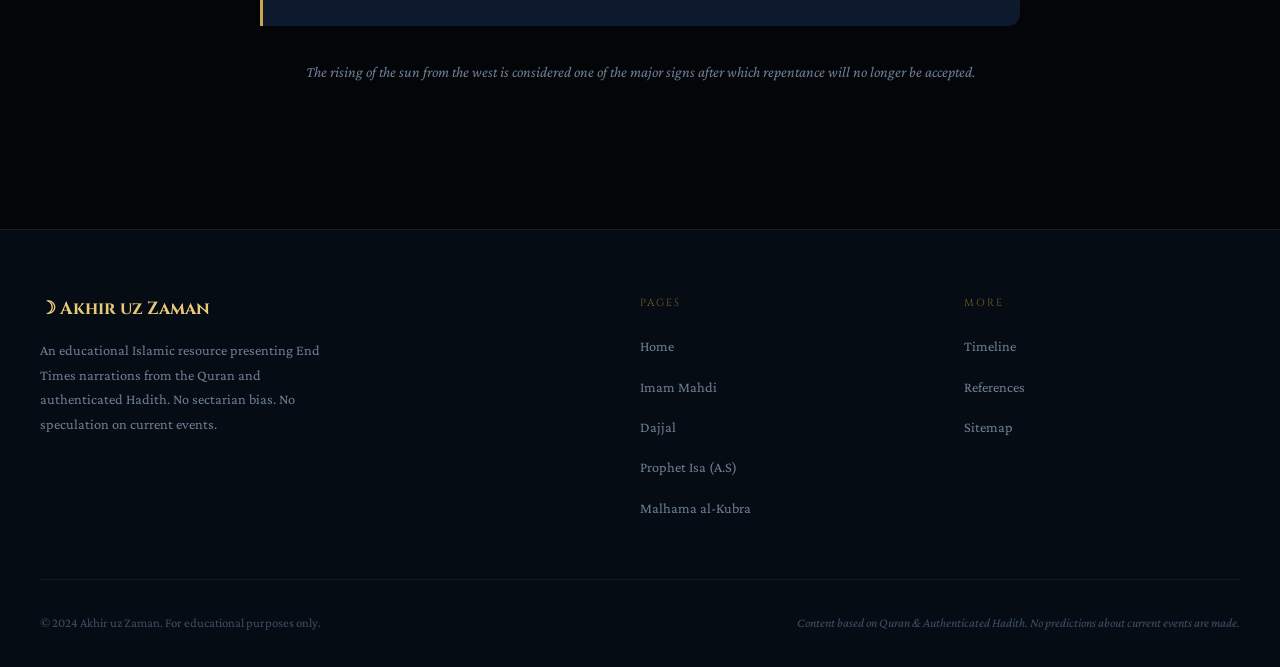
==== commit 012b68a0: "added kw and desc" ====
--- a/index.html
+++ b/index.html
@@ -8,6 +8,8 @@
   <link rel="stylesheet" href="style.css" />
   <link rel="preconnect" href="https://fonts.googleapis.com" />
   <link rel="preconnect" href="https://fonts.gstatic.com" crossorigin />
+  <meta name="keywords" content="Akhir Uz Zaman, akhir uz zaman,">
+  <meta name="description" content="Explore The Signs Of End Times">
 </head>
 <body>
 
